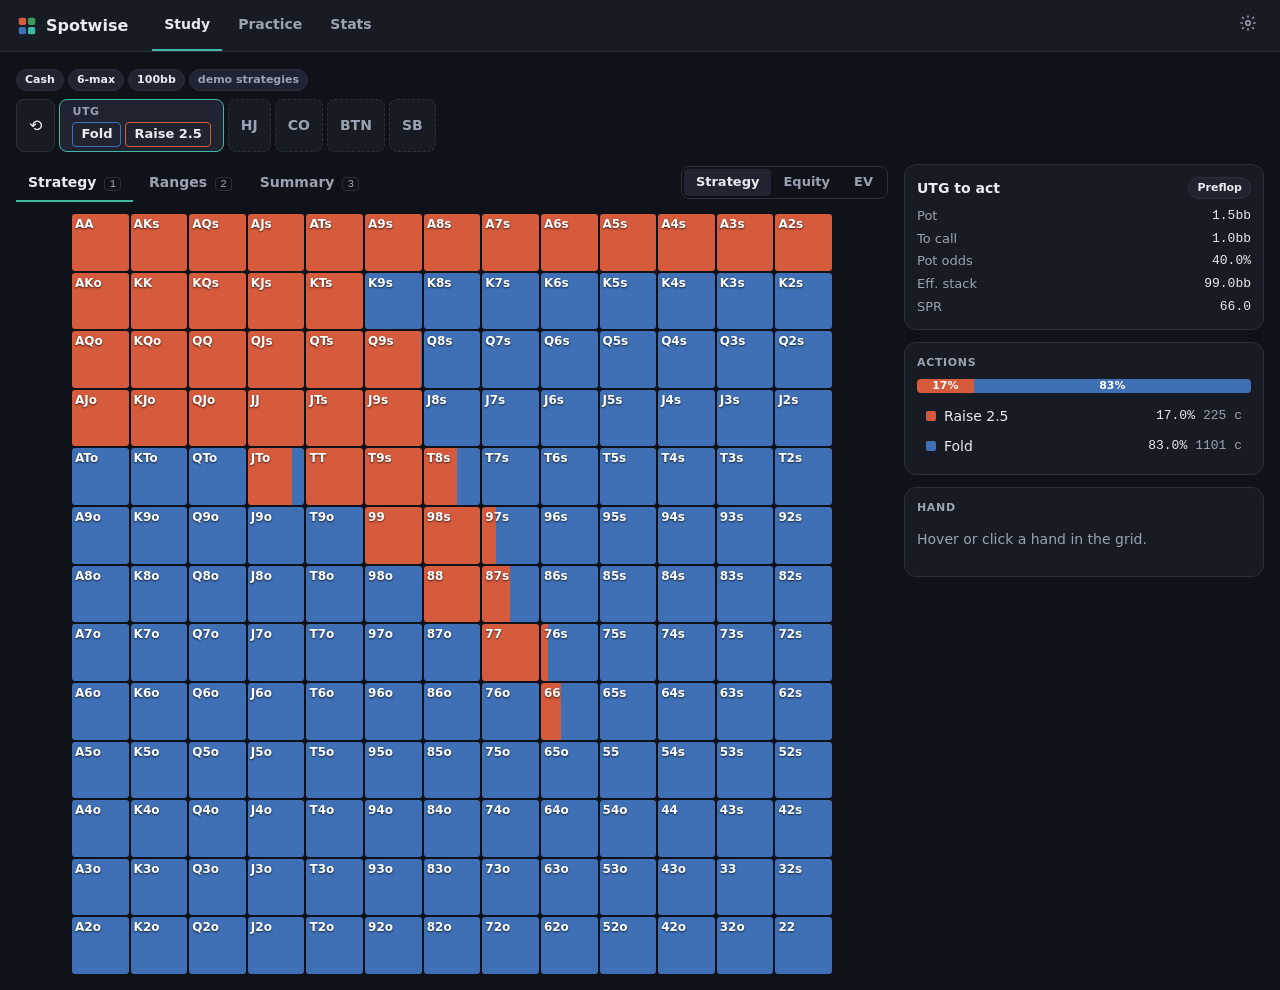
==== gto-clone/index.html @ 59bc58f8 "Add Spotwise, a poker study and trainer app, in gto-clone/ Static web app (no build): 13x13 strategy" ====
<!doctype html>
<html lang="en">
<head>
  <meta charset="utf-8">
  <meta name="viewport" content="width=device-width, initial-scale=1">
  <title>Spotwise</title>
  <meta name="description" content="Study preflop and postflop strategies on a 13x13 grid and drill spots in a trainer.">
  <link rel="icon" href="data:image/svg+xml,%3Csvg xmlns='http://www.w3.org/2000/svg' viewBox='0 0 24 24'%3E%3Crect x='3' y='3' width='8' height='8' rx='2' fill='%23d65a3c'/%3E%3Crect x='13' y='3' width='8' height='8' rx='2' fill='%233c9a5c'/%3E%3Crect x='3' y='13' width='8' height='8' rx='2' fill='%233f6fb5'/%3E%3Crect x='13' y='13' width='8' height='8' rx='2' fill='%233fb8a4'/%3E%3C/svg%3E">
  <link rel="stylesheet" href="css/tokens.css">
  <link rel="stylesheet" href="css/app.css">
</head>
<body>
  <div id="app"></div>
  <noscript>This app needs JavaScript.</noscript>
  <script type="module" src="js/main.js"></script>
</body>
</html>
---- gto-clone/css/tokens.css ----
/* Generated from replica/design/tokens.json. Change values there, keep names. */
:root {
  --bg: #0f1218;
  --surface: #171b23;
  --surface-2: #1f2430;
  --border: #2a303c;
  --border-input: #6b7486;
  --text: #e8ebf0;
  --text-muted: #9aa3b2;
  --accent: #3fb8a4;
  --on-accent: #0b0e13;
  --danger: #ef6b6b;
  --success: #4cc38a;
  --warning: #e8b44a;
  --act-fold: #3f6fb5;
  --act-call: #3c9a5c;
  --act-bet-s: #e0913f;
  --act-bet-m: #d65a3c;
  --act-bet-l: #b5343c;
  --act-allin: #7d2346;
  --on-act: #ffffff;
  --cell-empty: #06080b;
  --card-face: #f4f5f7;
  --suit-s: #15181d;
  --suit-h: #c22a2a;
  --suit-d: #2257b8;
  --suit-c: #1d7a3a;
  --felt: #1d3b33;
  --felt-edge: #142a25;
  --felt-rim: #2a2016;

  --font-sans: Inter, system-ui, -apple-system, "Segoe UI", Roboto, sans-serif;
  --font-mono: ui-monospace, SFMono-Regular, Menlo, Consolas, monospace;

  --fs-xs: 11px; --fs-sm: 13px; --fs-base: 14px; --fs-lg: 16px; --fs-xl: 22px; --fs-display: 32px;

  --s1: 4px; --s2: 8px; --s3: 12px; --s4: 16px; --s5: 24px; --s6: 32px; --s7: 48px;
  --r-sm: 4px; --r-md: 8px; --r-lg: 12px; --r-pill: 999px;
  --shadow-card: 0 1px 2px rgba(0,0,0,.4);
  --shadow-pop: 0 16px 40px rgba(0,0,0,.55);
  --t-fast: 100ms; --t-base: 180ms; --ease: cubic-bezier(.2,.8,.2,1);
  --header-h: 52px; --sidebar-w: 360px;
}
---- gto-clone/css/app.css ----
* { box-sizing: border-box; }
html, body { margin: 0; height: 100%; }
body { background: var(--bg); color: var(--text); font: var(--fs-base)/1.45 var(--font-sans); -webkit-font-smoothing: antialiased; }
h1 { font-size: var(--fs-xl); margin: 0 0 var(--s2); }
h2 { font-size: var(--fs-lg); margin: 0; }
a { color: var(--accent); }
kbd { font: var(--fs-xs) var(--font-mono); color: var(--text-muted); border: 1px solid var(--border); border-radius: var(--r-sm); padding: 0 var(--s1); margin-left: var(--s2); }
button { font: inherit; color: inherit; cursor: pointer; }
button:disabled { cursor: not-allowed; opacity: .45; }
:focus-visible { outline: 2px solid var(--accent); outline-offset: 2px; }
.muted { color: var(--text-muted); }
.small { font-size: var(--fs-sm); }
.mono { font-family: var(--font-mono); font-size: var(--fs-sm); }
.grow { flex: 1; }
.row { display: flex; align-items: center; }
.row.gap { gap: var(--s2); }
.row.wrap { flex-wrap: wrap; }
.row.between { justify-content: space-between; gap: var(--s2); }
.row.end { justify-content: flex-end; gap: var(--s2); }
.row.center { justify-content: center; }

/* ---- shell ---- */
#app { min-height: 100%; display: flex; flex-direction: column; }
.topnav { height: var(--header-h); display: flex; align-items: center; gap: var(--s5); padding: 0 var(--s4); background: var(--surface); border-bottom: 1px solid var(--border); position: sticky; top: 0; z-index: 10; }
.brand { display: flex; align-items: center; gap: var(--s2); color: var(--text); text-decoration: none; font-weight: 700; font-size: var(--fs-lg); }
.logo { display: inline-flex; }
.topnav nav { display: flex; gap: var(--s1); height: 100%; }
.navtab { display: flex; align-items: center; padding: 0 var(--s3); color: var(--text-muted); text-decoration: none; font-weight: 600; border-bottom: 2px solid transparent; }
.navtab:hover { color: var(--text); }
.navtab.active { color: var(--text); border-bottom-color: var(--accent); }
main { flex: 1; padding: var(--s4); max-width: 1600px; width: 100%; margin: 0 auto; outline: none; }

/* ---- primitives ---- */
.btn { display: inline-flex; align-items: center; justify-content: center; gap: var(--s1); height: 36px; padding: 0 var(--s4); border-radius: var(--r-md); border: 1px solid transparent; font-weight: 600; text-decoration: none; transition: background var(--t-fast) var(--ease); }
.btn.sm { height: 28px; padding: 0 var(--s3); font-size: var(--fs-sm); }
.btn.lg { height: 44px; padding: 0 var(--s5); font-size: var(--fs-lg); }
.btn.primary { background: var(--accent); color: var(--on-accent); }
.btn.primary:hover:not(:disabled) { filter: brightness(1.1); }
.btn.secondary { background: var(--surface-2); color: var(--text); border-color: var(--border); }
.btn.secondary:hover { border-color: var(--border-input); }
.btn.ghost { background: transparent; color: var(--text-muted); }
.btn.ghost:hover { color: var(--text); background: var(--surface-2); }
.icon-btn { width: 32px; height: 32px; display: inline-flex; align-items: center; justify-content: center; border-radius: var(--r-md); border: 0; background: transparent; color: var(--text-muted); }
.icon-btn:hover { background: var(--surface-2); color: var(--text); }
.pill { display: inline-flex; align-items: center; height: 22px; padding: 0 var(--s2); border-radius: var(--r-pill); background: var(--surface-2); border: 1px solid var(--border); font-size: var(--fs-xs); font-weight: 600; margin-left: var(--s1); }
.panel { background: var(--surface); border: 1px solid var(--border); border-radius: var(--r-lg); padding: var(--s3); }
.panel-title { font-size: var(--fs-xs); font-weight: 700; text-transform: uppercase; letter-spacing: .06em; color: var(--text-muted); margin-bottom: var(--s2); }
.swatch { display: inline-block; width: 10px; height: 10px; border-radius: 2px; flex: none; }
.tabs { display: flex; gap: var(--s1); }
.tab { background: none; border: 0; border-bottom: 2px solid transparent; padding: var(--s2) var(--s3); color: var(--text-muted); font-weight: 600; }
.tab:hover { color: var(--text); }
.tab.active { color: var(--text); border-bottom-color: var(--accent); }
.segmented { display: inline-flex; background: var(--bg); border: 1px solid var(--border); border-radius: var(--r-md); padding: 2px; flex-wrap: wrap; }
.segmented button { border: 0; background: none; color: var(--text-muted); padding: var(--s1) var(--s3); border-radius: var(--r-sm); font-weight: 600; font-size: var(--fs-sm); }
.segmented button.on { background: var(--surface-2); color: var(--text); box-shadow: var(--shadow-card); }
.check { display: inline-flex; align-items: center; gap: var(--s2); cursor: pointer; }
.check input { accent-color: var(--accent); width: 16px; height: 16px; }
.field { display: grid; grid-template-columns: 160px 1fr; align-items: center; gap: var(--s3); padding: var(--s2) 0; }
.field-label { color: var(--text-muted); font-weight: 600; font-size: var(--fs-sm); }
.stat { background: var(--surface); border: 1px solid var(--border); border-radius: var(--r-md); padding: var(--s2) var(--s3); min-width: 0; }
.stat-label { font-size: var(--fs-xs); color: var(--text-muted); text-transform: uppercase; letter-spacing: .05em; font-weight: 700; }
.stat-value { font-size: var(--fs-xl); font-weight: 700; }
.stat-sub { font-size: var(--fs-xs); color: var(--text-muted); }
.stats-row { display: grid; grid-template-columns: repeat(4, 1fr); gap: var(--s2); }
.stats-row.wide { grid-template-columns: repeat(5, 1fr); margin: var(--s3) 0; }
.toast { position: fixed; left: 50%; bottom: var(--s5); transform: translate(-50%, 20px); opacity: 0; background: var(--surface-2); border: 1px solid var(--border); padding: var(--s2) var(--s4); border-radius: var(--r-md); box-shadow: var(--shadow-pop); transition: all var(--t-base) var(--ease); pointer-events: none; z-index: 50; }
.toast.show { opacity: 1; transform: translate(-50%, 0); }
.overlay { position: fixed; inset: 0; background: rgba(0, 0, 0, .6); display: flex; align-items: center; justify-content: center; z-index: 40; padding: var(--s4); }
.modal { background: var(--surface); border: 1px solid var(--border); border-radius: var(--r-lg); box-shadow: var(--shadow-pop); max-width: 720px; width: 100%; max-height: 90vh; overflow: auto; }
.modal-head { display: flex; align-items: center; justify-content: space-between; padding: var(--s3) var(--s4); border-bottom: 1px solid var(--border); }
.modal-body { padding: var(--s4); }
.drawer-wrap { justify-content: flex-end; padding: 0; align-items: stretch; }
.drawer { background: var(--surface); width: min(380px, 100%); border-left: 1px solid var(--border); box-shadow: var(--shadow-pop); }
.settings { padding: var(--s4); display: flex; flex-direction: column; gap: var(--s3); }
.settings .field { grid-template-columns: 1fr; }
.spinner { width: 22px; height: 22px; border: 3px solid var(--border); border-top-color: var(--accent); border-radius: 50%; animation: spin .8s linear infinite; }
@keyframes spin { to { transform: rotate(360deg); } }
.empty-state { text-align: center; padding: var(--s7) var(--s4); }

/* ---- playing cards (four-colour deck) ---- */
.pcard { display: inline-flex; align-items: center; justify-content: center; gap: 1px; background: var(--card-face); border-radius: var(--r-sm); font-weight: 800; line-height: 1; box-shadow: var(--shadow-card); flex: none; }
.pcard i { font-style: normal; }
.pcard.xs { width: 18px; height: 22px; font-size: 10px; border-radius: 3px; }
.pcard.sm { width: 26px; height: 34px; font-size: 12px; }
.pcard.md { width: 40px; height: 54px; font-size: 17px; flex-direction: column; }
.pcard.lg { width: 52px; height: 72px; font-size: 22px; flex-direction: column; }
.pcard.suit-s { color: var(--suit-s); }
.pcard.suit-h { color: var(--suit-h); }
.pcard.suit-d { color: var(--suit-d); }
.pcard.suit-c { color: var(--suit-c); }
.pcard.back { background: repeating-linear-gradient(45deg, var(--surface-2) 0 4px, var(--border) 4px 8px); border: 1px solid var(--border-input); }
.cards, .board { display: inline-flex; gap: 3px; }

/* ---- frequency bar ---- */
.freqbar { display: flex; width: 100%; border-radius: var(--r-sm); overflow: hidden; background: var(--bg); }
.freqbar span { display: flex; align-items: center; justify-content: center; font-size: var(--fs-xs); font-weight: 700; color: var(--on-act); min-width: 0; overflow: hidden; }

/* ---- range grid ---- */
.rgrid { display: grid; grid-template-columns: repeat(13, 1fr); gap: 2px; width: 100%; max-width: 760px; aspect-ratio: 1; user-select: none; }
.rgrid.sm { max-width: 420px; }
.rgrid.xs { max-width: 300px; gap: 1px; }
.cell { position: relative; border: 0; padding: 0; background: var(--cell-empty); border-radius: 3px; overflow: hidden; display: block; min-width: 0; }
.cell .bars { position: absolute; left: 0; right: 0; bottom: 0; display: flex; }
.cell .seg { height: 100%; }
.cell .seg.ghost { background: rgba(255, 255, 255, .04); }
.cell .lbl { position: absolute; top: 2px; left: 3px; font-size: clamp(8px, 1.05vw, 12px); font-weight: 700; color: var(--on-act); text-shadow: 0 1px 2px rgba(0, 0, 0, .7); pointer-events: none; }
.cell .val { position: absolute; bottom: 2px; right: 3px; font: 600 clamp(7px, .85vw, 11px) var(--font-mono); color: var(--on-act); text-shadow: 0 1px 2px rgba(0, 0, 0, .8); pointer-events: none; }
.cell.empty .lbl { color: var(--text-muted); opacity: .55; text-shadow: none; }
.cell.dimmed { opacity: .18; }
.cell.hovered { outline: 2px solid var(--text); outline-offset: -2px; z-index: 1; }
.cell.selected { outline: 2px solid var(--accent); outline-offset: -2px; z-index: 2; }
.rgrid.xs .lbl { font-size: 7px; top: 1px; left: 2px; }
.rgrid.sm .lbl { font-size: clamp(7px, .8vw, 10px); }

/* ---- study ---- */
.spotbar { display: flex; flex-direction: column; gap: var(--s2); margin-bottom: var(--s3); }
.spot-format .pill:first-child { margin-left: 0; }
.line { display: flex; flex-wrap: wrap; gap: var(--s1); align-items: stretch; }
.chip { display: inline-flex; flex-direction: column; justify-content: center; gap: 2px; min-height: 44px; padding: var(--s1) var(--s3); background: var(--surface); border: 1px solid var(--border); border-radius: var(--r-md); text-align: left; }
button.chip:hover { border-color: var(--border-input); }
.chip.root { font-size: var(--fs-lg); align-items: center; }
.chip.board { flex-direction: row; align-items: center; gap: var(--s2); }
.chip.future { color: var(--text-muted); font-weight: 600; border-style: dashed; }
.chip.current { border-color: var(--accent); background: var(--surface-2); }
.chip-pos { font-size: var(--fs-xs); font-weight: 700; color: var(--text-muted); text-transform: uppercase; letter-spacing: .05em; }
.chip-act { font-weight: 700; font-size: var(--fs-sm); }
.chip-actions { display: flex; gap: var(--s1); flex-wrap: wrap; }
.act-btn { border: 1px solid var(--c); background: transparent; color: var(--text); border-radius: var(--r-sm); padding: 2px var(--s2); font-size: var(--fs-sm); font-weight: 600; }
.act-btn:hover { background: var(--c); color: var(--on-act); }
.study-main { display: grid; grid-template-columns: minmax(0, 1fr) var(--sidebar-w); gap: var(--s4); align-items: start; }
.study-main > .center-panel, .study-main > .loading { grid-column: 1 / -1; }
.center-panel { text-align: center; padding: var(--s6); display: flex; flex-direction: column; align-items: center; gap: var(--s3); }
.loading { display: flex; align-items: center; justify-content: center; gap: var(--s3); min-height: 320px; color: var(--text-muted); }
.toolbar { display: flex; align-items: center; justify-content: space-between; gap: var(--s2); flex-wrap: wrap; margin-bottom: var(--s3); }
.grid-wrap { display: flex; justify-content: center; }
.study-side { display: flex; flex-direction: column; gap: var(--s3); }
.kv { display: grid; grid-template-columns: auto 1fr; gap: var(--s1) var(--s3); margin: var(--s2) 0 0; font-size: var(--fs-sm); }
.kv dt { color: var(--text-muted); }
.kv dd { margin: 0; text-align: right; font-family: var(--font-mono); }
.infobox .board { margin-top: var(--s2); }
.actions, .cats, .freq-list, .legend, .sessions, .decision-log { list-style: none; margin: var(--s2) 0 0; padding: 0; }
.action-row, .cat-row { width: 100%; display: flex; align-items: center; gap: var(--s2); padding: var(--s1) var(--s2); background: none; border: 1px solid transparent; border-radius: var(--r-sm); text-align: left; }
.action-row:hover, .cat-row:hover { background: var(--surface-2); }
.action-row.on, .cat-row.on { border-color: var(--accent); background: var(--surface-2); }
.catbar { width: 80px; height: 6px; background: var(--bg); border-radius: 3px; overflow: hidden; }
.catbar span { display: block; height: 100%; background: var(--accent); }
.cat-row { font-size: var(--fs-sm); }
table.mini { width: 100%; font-size: var(--fs-sm); margin-top: var(--s2); border-collapse: collapse; }
table.mini td { padding: 2px 0; }
table.mini td:not(:first-child) { text-align: right; }
.combo-list { display: flex; flex-direction: column; gap: var(--s1); }
.combo-row { display: grid; grid-template-columns: auto 1fr 40px; gap: var(--s2); align-items: center; }
.combo-row > .small.muted { grid-column: 2 / -1; margin-top: -2px; font-size: var(--fs-xs); }
.ranges { display: grid; grid-template-columns: 1fr 1fr; gap: var(--s4); margin-top: var(--s3); }
.range-panel { display: flex; flex-direction: column; gap: var(--s2); align-items: flex-start; }
.range-head { display: flex; gap: var(--s3); align-items: baseline; }
.table-wrap { overflow: auto; max-height: 72vh; border: 1px solid var(--border); border-radius: var(--r-lg); }
table.data { width: 100%; border-collapse: collapse; font-size: var(--fs-sm); }
table.data th { position: sticky; top: 0; background: var(--surface-2); text-align: left; padding: var(--s2); color: var(--text-muted); font-weight: 600; }
table.data td { padding: var(--s1) var(--s2); border-top: 1px solid var(--border); }
table.data tbody tr:hover { background: var(--surface-2); cursor: pointer; }
table.data td .freqbar { min-width: 120px; }
.th-btn { background: none; border: 0; color: inherit; font-weight: 600; padding: 0; }
.picker-grid { display: flex; flex-direction: column; gap: var(--s1); margin: var(--s3) 0; }
.picker-row { display: grid; grid-template-columns: repeat(13, 1fr); gap: var(--s1); }
.pick { border: 2px solid transparent; background: none; padding: 2px; border-radius: var(--r-sm); display: flex; justify-content: center; }
.pick.on { border-color: var(--accent); }
.pick:disabled { opacity: .2; }

/* ---- practice ---- */
.setup { max-width: 920px; margin: 0 auto; display: flex; flex-direction: column; gap: var(--s4); }
.drills { display: grid; grid-template-columns: repeat(auto-fill, minmax(200px, 1fr)); gap: var(--s2); }
.drill { display: flex; flex-direction: column; align-items: flex-start; gap: var(--s1); text-align: left; padding: var(--s3); background: var(--surface); border: 1px solid var(--border); border-radius: var(--r-lg); }
.drill:hover { border-color: var(--border-input); }
.drill.on { border-color: var(--accent); background: var(--surface-2); }
.drill .pill { margin: var(--s1) 0 0; }
.practice { display: grid; grid-template-columns: minmax(0, 1fr) var(--sidebar-w); gap: var(--s4); align-items: start; }
.table-area { display: flex; flex-direction: column; gap: var(--s3); }
.table-top { display: flex; align-items: center; gap: var(--s2); }
.table-top .pill:first-child { margin-left: 0; }
.dice, .timer { font: 700 var(--fs-sm) var(--font-mono); padding: 2px var(--s2); border-radius: var(--r-sm); background: var(--surface-2); border: 1px solid var(--warning); color: var(--warning); }
.timer.low { border-color: var(--danger); color: var(--danger); }
.felt-wrap { padding: var(--s6) var(--s7); }
.felt { position: relative; aspect-ratio: 2.1; background: radial-gradient(ellipse at center, var(--felt) 0%, var(--felt-edge) 70%); border: 10px solid var(--felt-rim); border-radius: 999px; box-shadow: inset 0 0 40px rgba(0, 0, 0, .5); }
.felt-center { position: absolute; left: 50%; top: 46%; transform: translate(-50%, -50%); display: flex; flex-direction: column; align-items: center; gap: var(--s2); }
.pot { background: rgba(0, 0, 0, .35); padding: 2px var(--s3); border-radius: var(--r-pill); font-size: var(--fs-sm); }
.result { background: var(--surface); border: 1px solid var(--accent); padding: var(--s1) var(--s3); border-radius: var(--r-md); font-weight: 600; white-space: nowrap; }
.seat { position: absolute; transform: translate(-50%, -50%); display: flex; flex-direction: column; align-items: center; gap: 2px; transition: opacity var(--t-base); }
.seat.folded { opacity: .4; }
.seat-cards { display: flex; gap: 2px; min-height: 34px; }
.seat-plate { display: flex; gap: var(--s2); align-items: center; background: var(--surface); border: 1px solid var(--border); border-radius: var(--r-md); padding: 2px var(--s2); font-size: var(--fs-sm); white-space: nowrap; }
.seat.acting .seat-plate { border-color: var(--accent); box-shadow: 0 0 0 2px var(--accent); }
.seat.hero .seat-plate { background: var(--surface-2); }
.dealer { width: 18px; height: 18px; border-radius: 50%; background: var(--text); color: var(--bg); font-size: 10px; font-weight: 800; display: inline-flex; align-items: center; justify-content: center; }
.bet-chip { font: 700 var(--fs-xs) var(--font-mono); background: var(--warning); color: var(--on-accent); border-radius: var(--r-pill); padding: 1px var(--s2); }
.action-bar { display: flex; gap: var(--s2); justify-content: center; flex-wrap: wrap; min-height: 52px; align-items: center; }
.act { border: 0; background: var(--c); color: var(--on-act); font-weight: 700; padding: var(--s2) var(--s4); border-radius: var(--r-md); }
.act.big { min-width: 120px; height: 48px; font-size: var(--fs-lg); }
.act:hover { filter: brightness(1.15); }
.act kbd { color: var(--on-act); border-color: rgba(255, 255, 255, .4); }
.practice-side { display: flex; flex-direction: column; gap: var(--s3); }
.practice-side .stats-row { grid-template-columns: repeat(2, 1fr); }
.feedback { display: flex; flex-direction: column; gap: var(--s2); border-width: 2px; }
.feedback .grade { font-size: var(--fs-lg); }
.grade-best, .grade-correct { border-color: var(--success); }
.grade-best .grade, .grade-correct .grade { color: var(--success); }
.grade-inaccuracy { border-color: var(--warning); }
.grade-inaccuracy .grade { color: var(--warning); }
.grade-wrong, .grade-blunder { border-color: var(--danger); }
.grade-wrong .grade, .grade-blunder .grade { color: var(--danger); }
.freq-list li { display: flex; align-items: center; gap: var(--s2); font-size: var(--fs-sm); }
.freq-list li .mono { margin-left: auto; }
.grade-dot { width: 10px; height: 10px; border-radius: 50%; display: inline-block; flex: none; background: var(--border-input); }
.grade-dot.grade-best { background: var(--success); }
.grade-dot.grade-correct { background: var(--act-call); }
.grade-dot.grade-inaccuracy { background: var(--warning); }
.grade-dot.grade-wrong { background: var(--danger); }
.grade-dot.grade-blunder { background: var(--act-allin); box-shadow: 0 0 0 2px var(--danger); }
.decision-log li { display: flex; align-items: center; gap: var(--s2); padding: var(--s1) 0; border-top: 1px solid var(--border); font-size: var(--fs-sm); }
.learn summary { cursor: pointer; color: var(--accent); font-size: var(--fs-sm); margin-bottom: var(--s2); }

/* ---- stats ---- */
.stats-page { display: flex; flex-direction: column; gap: var(--s3); }
.two-col { display: grid; grid-template-columns: 1fr 1fr; gap: var(--s3); }
.legend li { display: flex; gap: var(--s2); align-items: center; font-size: var(--fs-sm); padding: 2px 0; }
.legend .mono { margin-left: auto; }
.session { border-top: 1px solid var(--border); }
.session-head { width: 100%; display: flex; gap: var(--s3); align-items: center; padding: var(--s2); background: none; border: 0; text-align: left; }
.session-head:hover { background: var(--surface-2); }
table.data.compact td { padding: 2px var(--s2); }
.design-page { display: flex; flex-direction: column; gap: var(--s3); }

/* ---- responsive ---- */
@media (max-width: 1100px) {
  .study-main, .practice { grid-template-columns: 1fr; }
  .ranges, .two-col { grid-template-columns: 1fr; }
}
@media (max-width: 640px) {
  main { padding: var(--s3) var(--s2); }
  .topnav { gap: var(--s2); padding: 0 var(--s2); }
  .brand span:last-child { display: none; }
  .stats-row, .stats-row.wide { grid-template-columns: repeat(2, 1fr); }
  .field { grid-template-columns: 1fr; gap: var(--s1); }
  .felt-wrap { padding: var(--s5) var(--s3); }
  .felt { aspect-ratio: 1.3; }
  .act.big { min-width: 90px; height: 44px; font-size: var(--fs-base); }
  .pcard.lg { width: 40px; height: 56px; font-size: 17px; }
  .cell .lbl { font-size: 8px; top: 1px; left: 1px; }
}
.why { margin: 0; padding: var(--s2); background: var(--bg); border-radius: var(--r-md); color: var(--text-muted); }
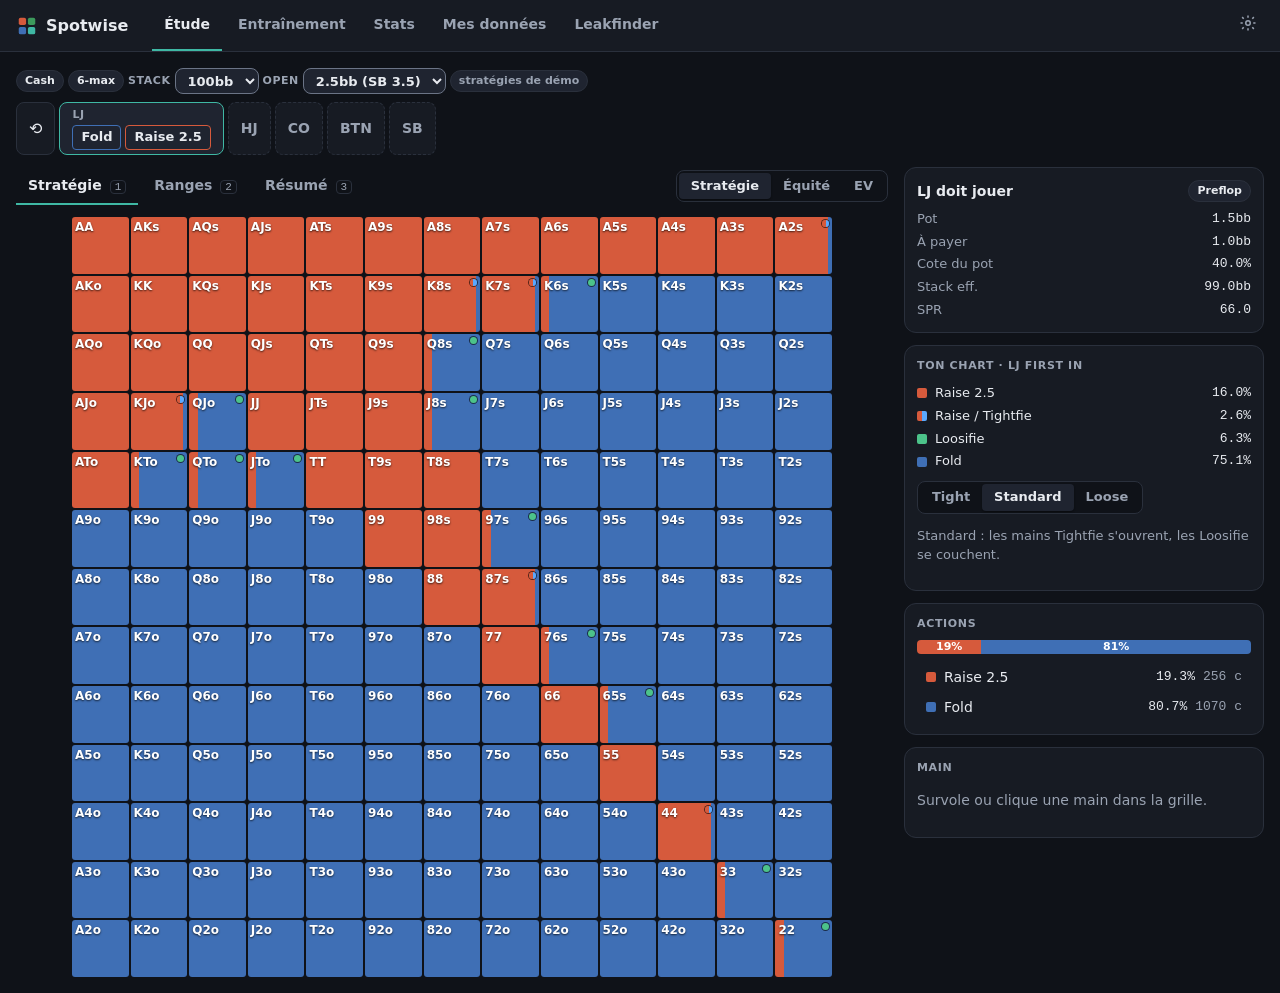
==== commit 528c62ce: "gto-clone: French UI, run meter and winnings graph, import sessions, HUD stats in Leakfinder Co-Auth" ====
--- a/gto-clone/index.html
+++ b/gto-clone/index.html
@@ -1,17 +1,17 @@
 <!doctype html>
-<html lang="en">
+<html lang="fr">
 <head>
   <meta charset="utf-8">
   <meta name="viewport" content="width=device-width, initial-scale=1">
   <title>Spotwise</title>
-  <meta name="description" content="Study preflop and postflop strategies on a 13x13 grid and drill spots in a trainer.">
+  <meta name="description" content="Étudie les stratégies préflop et postflop sur une grille 13x13 et entraîne-toi sur des spots.">
   <link rel="icon" href="data:image/svg+xml,%3Csvg xmlns='http://www.w3.org/2000/svg' viewBox='0 0 24 24'%3E%3Crect x='3' y='3' width='8' height='8' rx='2' fill='%23d65a3c'/%3E%3Crect x='13' y='3' width='8' height='8' rx='2' fill='%233c9a5c'/%3E%3Crect x='3' y='13' width='8' height='8' rx='2' fill='%233f6fb5'/%3E%3Crect x='13' y='13' width='8' height='8' rx='2' fill='%233fb8a4'/%3E%3C/svg%3E">
   <link rel="stylesheet" href="css/tokens.css">
   <link rel="stylesheet" href="css/app.css">
 </head>
 <body>
   <div id="app"></div>
-  <noscript>This app needs JavaScript.</noscript>
+  <noscript>Cette application a besoin de JavaScript.</noscript>
   <script type="module" src="js/main.js"></script>
 </body>
 </html>
--- a/gto-clone/css/tokens.css
+++ b/gto-clone/css/tokens.css
@@ -28,6 +28,17 @@
   --felt: #1d3b33;
   --felt-edge: #142a25;
   --felt-rim: #2a2016;
+  --tag-loose: #4cc38a;
+  --tag-tight: #5aa9ff;
+  --series-net: #4cc38a;
+  --series-ev: #e8b44a;
+  --series-sd: #5aa9ff;
+  --series-nsd: #ef6b6b;
+  --run-terrible: #9b1c1c;
+  --run-bad: #e2552b;
+  --run-neutral: #e8b44a;
+  --run-good: #2fae5b;
+  --run-sun: #1c7a3f;
 
   --font-sans: Inter, system-ui, -apple-system, "Segoe UI", Roboto, sans-serif;
   --font-mono: ui-monospace, SFMono-Regular, Menlo, Consolas, monospace;
--- a/gto-clone/css/app.css
+++ b/gto-clone/css/app.css
@@ -248,3 +248,147 @@
   .cell .lbl { font-size: 8px; top: 1px; left: 1px; }
 }
 .why { margin: 0; padding: var(--s2); background: var(--bg); border-radius: var(--r-md); color: var(--text-muted); }
+.cell .mark { position: absolute; top: 3px; right: 3px; width: 7px; height: 7px; border-radius: 50%; box-shadow: 0 0 0 1px rgba(0, 0, 0, .6); pointer-events: none; }
+.mark-L, .swatch.tag-L { background: var(--tag-loose); }
+.mark-T, .swatch.tag-T { background: var(--tag-tight); }
+.mark-X { background: linear-gradient(90deg, var(--act-bet-m) 50%, var(--tag-tight) 50%); }
+.mark-H { background: linear-gradient(90deg, var(--act-bet-m) 50%, var(--act-call) 50%); }
+.chart-panel .segmented { margin-top: var(--s2); }
+.chart-rows { list-style: none; margin: var(--s2) 0 0; padding: 0; font-size: var(--fs-sm); }
+.chart-rows li { display: flex; align-items: center; gap: var(--s2); padding: 2px 0; }
+.chart-rows .mono { margin-left: auto; }
+.tag-note { color: var(--text); }
+.spot-format { display: flex; flex-wrap: wrap; align-items: center; gap: var(--s1); }
+.spot-format .pill { margin-left: 0; }
+.pick-field { display: inline-flex; align-items: center; gap: var(--s1); font-size: var(--fs-xs); font-weight: 700; color: var(--text-muted); text-transform: uppercase; letter-spacing: .05em; }
+.pick-field select { height: 26px; background: var(--surface-2); color: var(--text); border: 1px solid var(--border-input); border-radius: var(--r-md); padding: 0 var(--s2); font: 600 var(--fs-sm) var(--font-sans); text-transform: none; letter-spacing: 0; }
+
+/* ---- my data / leakfinder ---- */
+.data-page, .leaks-page { display: flex; flex-direction: column; gap: var(--s3); }
+.dropzone { display: flex; flex-direction: column; align-items: center; gap: var(--s1); padding: var(--s6) var(--s4); border: 2px dashed var(--border-input); border-radius: var(--r-lg); background: var(--surface); cursor: pointer; text-align: center; }
+.dropzone:hover, .dropzone.over { border-color: var(--accent); background: var(--surface-2); }
+.panel.warn { border-color: var(--warning); }
+.panel.warn ul { margin: var(--s1) 0 0; padding-left: var(--s4); }
+.help summary { cursor: pointer; color: var(--accent); font-size: var(--fs-sm); }
+.help ul { margin: var(--s2) 0 0; padding-left: var(--s4); color: var(--text-muted); }
+.field.names { grid-template-columns: 160px minmax(0, 360px); }
+input.text { height: 32px; background: var(--surface-2); color: var(--text); border: 1px solid var(--border-input); border-radius: var(--r-md); padding: 0 var(--s2); font: inherit; }
+select.inline { background: var(--surface-2); color: var(--text); border: 1px solid var(--border); border-radius: var(--r-sm); font: inherit; font-size: var(--fs-sm); padding: 2px var(--s1); }
+.pos { color: var(--success); }
+.neg { color: var(--danger); }
+.file-tag { display: inline-block; width: 18px; text-align: center; margin-right: 2px; border-radius: var(--r-sm); border: 1px solid var(--border); color: var(--text-muted); font-weight: 700; }
+.file-tag.on { border-color: var(--success); color: var(--success); }
+.mix { display: flex; min-width: 140px; height: 16px; border-radius: var(--r-sm); overflow: hidden; background: var(--bg); }
+.mix span { display: flex; align-items: center; justify-content: center; font-size: var(--fs-xs); font-weight: 700; color: var(--on-act); overflow: hidden; }
+table.leaks tr.spot-row { cursor: pointer; }
+table.leaks tr.v-weak td { background: color-mix(in srgb, var(--danger) 16%, transparent); }
+table.leaks tr.v-weak td:first-child { box-shadow: inset 3px 0 0 var(--danger); }
+table.leaks tr.v-strong td { background: color-mix(in srgb, var(--success) 14%, transparent); }
+table.leaks tr.v-strong td:first-child { box-shadow: inset 3px 0 0 var(--success); }
+table.leaks tr.v-thin td { color: var(--text-muted); }
+table.leaks tr.detail > td { background: var(--bg); padding: var(--s2); }
+.filters { margin-bottom: var(--s1); }
+@media (max-width: 640px) { .field.names { grid-template-columns: 1fr; } }
+.topnav nav { min-width: 0; overflow-x: auto; scrollbar-width: none; }
+.topnav nav::-webkit-scrollbar { display: none; }
+.navtab { white-space: nowrap; }
+.topnav .brand, .topnav .icon-btn { flex: none; }
+
+/* ---- leakfinder: plain-language coaching + live action ---- */
+.warn { color: var(--warning); }
+.coach-grid { display: grid; grid-template-columns: repeat(auto-fit, minmax(280px, 1fr)); gap: var(--s3); }
+.coach { display: flex; flex-direction: column; gap: var(--s2); }
+.coach-weak { box-shadow: inset 3px 0 0 var(--danger); }
+.coach-strong { box-shadow: inset 3px 0 0 var(--success); }
+.coach-item { display: flex; flex-direction: column; gap: 2px; padding-bottom: var(--s2); border-bottom: 1px solid var(--border); }
+.coach-item:last-child { border-bottom: 0; padding-bottom: 0; }
+.tip { margin: 0; color: var(--text); }
+.tip::before { content: '→ '; color: var(--text-muted); }
+.meter-cell { display: flex; flex-direction: column; gap: 4px; min-width: 220px; }
+.meter { position: relative; height: 8px; border-radius: var(--r-sm); background: var(--bg); overflow: visible; }
+.meter-you { position: absolute; left: 0; top: 0; bottom: 0; border-radius: var(--r-sm); background: var(--warning); }
+.meter-you.ok { background: var(--success); }
+.meter-you.low, .meter-you.high { background: var(--danger); }
+.meter-target { position: absolute; top: -3px; bottom: -3px; width: 2px; margin-left: -1px; background: var(--text); }
+.verdict { font-weight: 700; font-size: var(--fs-sm); }
+.verdict-weak { color: var(--danger); }
+.verdict-strong { color: var(--success); }
+.verdict-ok, .verdict-thin { color: var(--text-muted); }
+.spot-detail { display: flex; flex-direction: column; gap: var(--s2); }
+.la-list { display: flex; flex-direction: column; gap: var(--s3); }
+.la-card { display: flex; flex-direction: column; gap: var(--s2); }
+.la-card.la-learned { box-shadow: inset 3px 0 0 var(--success); }
+.la-card.la-notyet { box-shadow: inset 3px 0 0 var(--danger); }
+.la-card.la-progress { box-shadow: inset 3px 0 0 var(--warning); }
+.la-title { margin: 0; font-size: var(--fs-lg); }
+.la-cols { display: grid; grid-template-columns: repeat(auto-fit, minmax(260px, 1fr)); gap: var(--s3); }
+.la-block { display: flex; flex-direction: column; gap: var(--s1); }
+.la-block p { margin: 0; }
+.la-sessions { margin: 0; padding-left: 1.1em; }
+.status-pill { font-weight: 700; font-size: var(--fs-sm); padding: 2px 10px; border-radius: 999px; border: 1px solid currentColor; }
+.status-pill.muted { color: var(--text-muted); }
+.spot-detail .mix { min-width: 280px; height: 20px; }
+
+/* ---- winnings chart + run meter ---- */
+.wchart-wrap { margin: 0; display: flex; flex-direction: column; gap: var(--s2); }
+.wchart-box { position: relative; }
+.wchart { width: 100%; height: auto; display: block; }
+.wchart .grid { stroke: var(--border); stroke-width: 1; stroke-dasharray: 3 4; }
+.wchart .zero { stroke: var(--text-muted); stroke-width: 1.5; stroke-dasharray: 6 4; }
+.wchart .tick { fill: var(--text-muted); font-size: 11px; font-family: var(--font-mono); }
+.wchart .end-label { fill: var(--text); font-size: 11px; font-family: var(--font-mono); }
+.wchart .cross { stroke: var(--text-muted); stroke-width: 1; }
+.chart-tip { position: absolute; top: 8px; width: 190px; background: var(--surface-2); border: 1px solid var(--border); border-radius: var(--r-md); padding: var(--s2); font-size: var(--fs-xs); box-shadow: var(--shadow-pop); pointer-events: none; display: flex; flex-direction: column; gap: 2px; }
+.chart-tip[hidden] { display: none; }
+.legend { display: flex; flex-wrap: wrap; gap: var(--s3); font-size: var(--fs-sm); color: var(--text-muted); }
+.legend-item { display: inline-flex; align-items: center; }
+.legend-line { display: inline-block; vertical-align: middle; margin-right: 6px; width: 18px; height: 0; border-top: 2px solid var(--c); }
+.legend-line.dashed { border-top-style: dashed; }
+.wr-head { display: grid; grid-template-columns: repeat(auto-fit, minmax(150px, 1fr)); gap: var(--s3); }
+.wr-stat { display: flex; flex-direction: column; gap: 2px; }
+.wr-stat .big { font-size: var(--fs-xl); font-weight: 700; font-family: var(--font-mono); display: flex; align-items: center; gap: var(--s2); }
+.delta { font-size: var(--fs-xs); font-weight: 700; padding: 1px 6px; border-radius: var(--r-sm); background: var(--surface-2); color: var(--text-muted); }
+.delta.up { color: var(--success); }
+.delta.down { color: var(--danger); }
+.wr-label { font-size: var(--fs-sm); color: var(--text-muted); display: flex; align-items: center; gap: 6px; }
+.dot { width: 9px; height: 9px; border-radius: 50%; background: var(--c); display: inline-block; }
+.runmeter { display: flex; flex-direction: column; gap: var(--s3); }
+.run-figures { display: grid; grid-template-columns: repeat(3, 1fr); text-align: center; }
+.run-figures > div + div { border-left: 1px solid var(--border); }
+.run-figures .big { font-size: var(--fs-xl); font-weight: 700; font-family: var(--font-mono); }
+.run-bar { position: relative; display: flex; height: 14px; }
+.run-bar > span { height: 100%; }
+.run-bar > span:first-child { border-radius: var(--r-pill) 0 0 var(--r-pill); }
+.run-bar > span:nth-child(5) { border-radius: 0 var(--r-pill) var(--r-pill) 0; }
+.run-marker { position: absolute; top: -5px; width: 8px; height: 24px; margin-left: -4px; background: var(--text); border-radius: var(--r-pill); border: 2px solid var(--bg); }
+.run-labels { position: relative; height: 18px; font-size: var(--fs-xs); color: var(--text-muted); }
+.run-labels span { position: absolute; transform: translateX(-50%); white-space: nowrap; }
+.run-verdict { text-align: center; font-weight: 700; }
+.badge { font-size: var(--fs-xs); font-weight: 700; padding: 3px 10px; border-radius: var(--r-md); }
+.badge.neg { background: color-mix(in srgb, var(--danger) 18%, transparent); }
+.badge.warn { background: color-mix(in srgb, var(--warning) 18%, transparent); }
+.badge.pos { background: color-mix(in srgb, var(--success) 18%, transparent); }
+.import-session { padding: 0; }
+.import-session > summary { list-style: none; cursor: pointer; padding: var(--s3); display: flex; flex-wrap: wrap; align-items: center; gap: var(--s3); }
+.import-session > summary::-webkit-details-marker { display: none; }
+.import-session > summary::before { content: '▸'; color: var(--text-muted); }
+.import-session[open] > summary::before { content: '▾'; }
+.import-session .session-body { padding: 0 var(--s3) var(--s3); }
+.recap { display: flex; flex-wrap: wrap; gap: var(--s4); margin-left: auto; font-size: var(--fs-sm); color: var(--text-muted); }
+.recap b { font-family: var(--font-mono); color: var(--text); }
+
+/* ---- HUD stats (Leakfinder) ---- */
+.hud { display: flex; flex-direction: column; gap: var(--s3); }
+.hud-tabs { display: flex; flex-wrap: wrap; gap: 2px; background: var(--surface-2); padding: 3px; border-radius: var(--r-md); align-self: flex-start; }
+.hud-tabs button { background: none; border: 0; color: var(--text-muted); font-weight: 700; font-size: var(--fs-sm); padding: 6px 12px; border-radius: var(--r-sm); cursor: pointer; }
+.hud-tabs button[aria-selected="true"] { background: color-mix(in srgb, var(--success) 30%, var(--surface)); color: var(--text); }
+.hud-grid { display: grid; grid-template-columns: repeat(auto-fill, minmax(120px, 1fr)); gap: var(--s2); }
+.hud-stat { background: var(--surface); border: 1px solid var(--border); border-radius: var(--r-md); padding: var(--s2); text-align: center; display: flex; flex-direction: column; gap: 2px; }
+.hud-stat .name { font-size: var(--fs-xs); font-weight: 700; color: var(--series-sd); letter-spacing: .04em; }
+.hud-stat .val { font-size: var(--fs-xl); font-weight: 700; font-family: var(--font-mono); }
+.hud-stat .val.good { color: var(--success); }
+.hud-stat .val.near { color: var(--warning); }
+.hud-stat .val.off { color: var(--danger); }
+.hud-stat .val.none { color: var(--text-muted); }
+.hud-stat .sub { font-size: var(--fs-xs); color: var(--text-muted); }
+.hud-stat .why { font-size: var(--fs-xs); color: var(--text-muted); text-align: left; margin-top: 4px; }
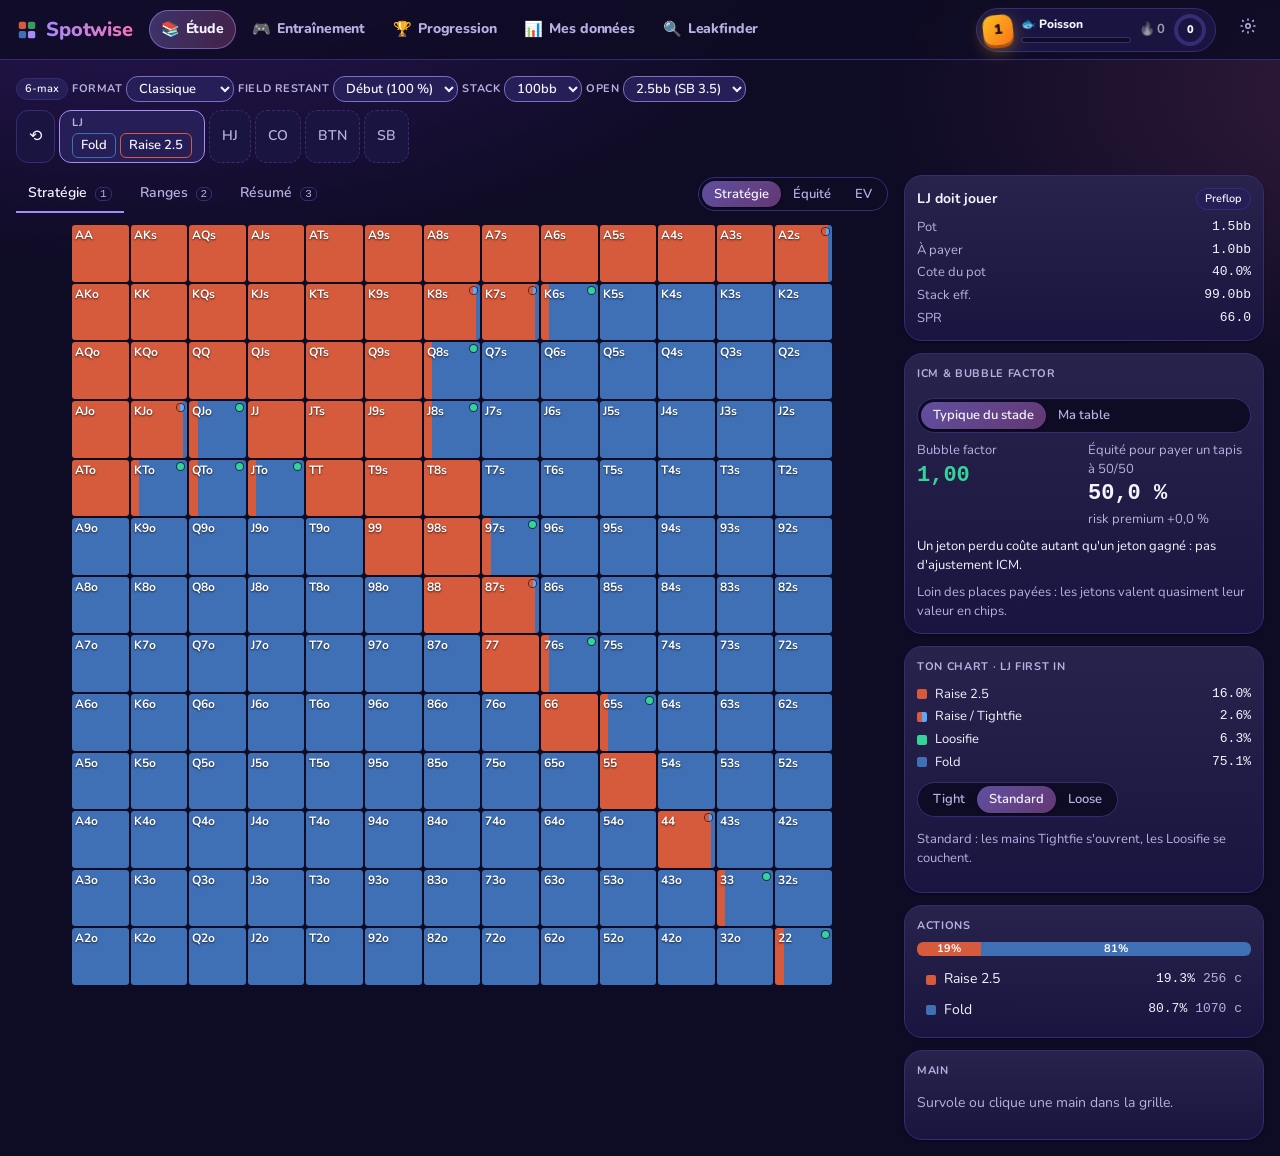
==== commit 8ac0a296: "gto-clone: postflop and multiway drills, Vanilla/KO in practice, hand replays, gamified design with " ====
--- a/gto-clone/index.html
+++ b/gto-clone/index.html
@@ -5,7 +5,10 @@
   <meta name="viewport" content="width=device-width, initial-scale=1">
   <title>Spotwise</title>
   <meta name="description" content="Étudie les stratégies préflop et postflop sur une grille 13x13 et entraîne-toi sur des spots.">
-  <link rel="icon" href="data:image/svg+xml,%3Csvg xmlns='http://www.w3.org/2000/svg' viewBox='0 0 24 24'%3E%3Crect x='3' y='3' width='8' height='8' rx='2' fill='%23d65a3c'/%3E%3Crect x='13' y='3' width='8' height='8' rx='2' fill='%233c9a5c'/%3E%3Crect x='3' y='13' width='8' height='8' rx='2' fill='%233f6fb5'/%3E%3Crect x='13' y='13' width='8' height='8' rx='2' fill='%233fb8a4'/%3E%3C/svg%3E">
+  <link rel="icon" href="data:image/svg+xml,%3Csvg xmlns='http://www.w3.org/2000/svg' viewBox='0 0 24 24'%3E%3Crect x='3' y='3' width='8' height='8' rx='2' fill='%23a78bfa'/%3E%3Crect x='13' y='3' width='8' height='8' rx='2' fill='%23f472b6'/%3E%3Crect x='3' y='13' width='8' height='8' rx='2' fill='%23fbbf24'/%3E%3Crect x='13' y='13' width='8' height='8' rx='2' fill='%2334d399'/%3E%3C/svg%3E">
+  <link rel="preconnect" href="https://fonts.googleapis.com">
+  <link rel="preconnect" href="https://fonts.gstatic.com" crossorigin>
+  <link rel="stylesheet" href="https://fonts.googleapis.com/css2?family=Nunito:wght@500;600;700;800;900&display=swap">
   <link rel="stylesheet" href="css/tokens.css">
   <link rel="stylesheet" href="css/app.css">
 </head>
--- a/gto-clone/css/tokens.css
+++ b/gto-clone/css/tokens.css
@@ -1,17 +1,17 @@
 /* Generated from replica/design/tokens.json. Change values there, keep names. */
 :root {
-  --bg: #0f1218;
-  --surface: #171b23;
-  --surface-2: #1f2430;
-  --border: #2a303c;
-  --border-input: #6b7486;
-  --text: #e8ebf0;
-  --text-muted: #9aa3b2;
-  --accent: #3fb8a4;
-  --on-accent: #0b0e13;
-  --danger: #ef6b6b;
-  --success: #4cc38a;
-  --warning: #e8b44a;
+  --bg: #0e0b24;
+  --surface: #1a1540;
+  --surface-2: #251e57;
+  --border: #362c75;
+  --border-input: #7a6fc2;
+  --text: #f5f3ff;
+  --text-muted: #b8b0e3;
+  --accent: #a78bfa;
+  --on-accent: #14092e;
+  --danger: #fb7185;
+  --success: #34d399;
+  --warning: #fbbf24;
   --act-fold: #3f6fb5;
   --act-call: #3c9a5c;
   --act-bet-s: #e0913f;
@@ -19,34 +19,37 @@
   --act-bet-l: #b5343c;
   --act-allin: #7d2346;
   --on-act: #ffffff;
+  --accent-2: #f472b6;
+  --gold: #fbbf24;
+  --glow: 0 0 0 1px rgba(167, 139, 250, .35), 0 8px 30px rgba(124, 58, 237, .25);
   --cell-empty: #06080b;
   --card-face: #f4f5f7;
   --suit-s: #15181d;
   --suit-h: #c22a2a;
   --suit-d: #2257b8;
   --suit-c: #1d7a3a;
-  --felt: #1d3b33;
-  --felt-edge: #142a25;
-  --felt-rim: #2a2016;
-  --tag-loose: #4cc38a;
+  --felt: #1d5a4b;
+  --felt-edge: #113a30;
+  --felt-rim: #3b2a7a;
+  --tag-loose: #34d399;
   --tag-tight: #5aa9ff;
-  --series-net: #4cc38a;
-  --series-ev: #e8b44a;
+  --series-net: #34d399;
+  --series-ev: #fbbf24;
   --series-sd: #5aa9ff;
-  --series-nsd: #ef6b6b;
+  --series-nsd: #fb7185;
   --run-terrible: #9b1c1c;
   --run-bad: #e2552b;
-  --run-neutral: #e8b44a;
+  --run-neutral: #fbbf24;
   --run-good: #2fae5b;
   --run-sun: #1c7a3f;
 
-  --font-sans: Inter, system-ui, -apple-system, "Segoe UI", Roboto, sans-serif;
+  --font-sans: Nunito, system-ui, -apple-system, "Segoe UI", Roboto, sans-serif;
   --font-mono: ui-monospace, SFMono-Regular, Menlo, Consolas, monospace;
 
   --fs-xs: 11px; --fs-sm: 13px; --fs-base: 14px; --fs-lg: 16px; --fs-xl: 22px; --fs-display: 32px;
 
   --s1: 4px; --s2: 8px; --s3: 12px; --s4: 16px; --s5: 24px; --s6: 32px; --s7: 48px;
-  --r-sm: 4px; --r-md: 8px; --r-lg: 12px; --r-pill: 999px;
+  --r-sm: 6px; --r-md: 12px; --r-lg: 18px; --r-pill: 999px;
   --shadow-card: 0 1px 2px rgba(0,0,0,.4);
   --shadow-pop: 0 16px 40px rgba(0,0,0,.55);
   --t-fast: 100ms; --t-base: 180ms; --ease: cubic-bezier(.2,.8,.2,1);
--- a/gto-clone/css/app.css
+++ b/gto-clone/css/app.css
@@ -333,16 +333,24 @@
 .wchart-wrap { margin: 0; display: flex; flex-direction: column; gap: var(--s2); }
 .wchart-box { position: relative; }
 .wchart { width: 100%; height: auto; display: block; }
-.wchart .grid { stroke: var(--border); stroke-width: 1; stroke-dasharray: 3 4; }
-.wchart .zero { stroke: var(--text-muted); stroke-width: 1.5; stroke-dasharray: 6 4; }
+.wchart-box { background: var(--bg); border: 1px solid var(--border); border-radius: var(--r-lg); padding: var(--s2) var(--s1) 0; }
+.wchart .grid { stroke: var(--border); stroke-width: 1; opacity: .6; }
+.wchart .zero { stroke: var(--text-muted); stroke-width: 1; stroke-dasharray: 4 4; opacity: .8; }
 .wchart .tick { fill: var(--text-muted); font-size: 11px; font-family: var(--font-mono); }
-.wchart .end-label { fill: var(--text); font-size: 11px; font-family: var(--font-mono); }
-.wchart .cross { stroke: var(--text-muted); stroke-width: 1; }
-.chart-tip { position: absolute; top: 8px; width: 190px; background: var(--surface-2); border: 1px solid var(--border); border-radius: var(--r-md); padding: var(--s2); font-size: var(--fs-xs); box-shadow: var(--shadow-pop); pointer-events: none; display: flex; flex-direction: column; gap: 2px; }
+.wchart .axis-name { fill: var(--text-muted); font-size: 10px; letter-spacing: .06em; text-transform: uppercase; }
+.wchart .end-label { fill: var(--text); font-size: 11px; font-weight: 700; font-family: var(--font-mono); }
+.wchart .cross { stroke: var(--text-muted); stroke-width: 1; stroke-dasharray: 2 3; }
+.chart-tip { position: absolute; top: 12px; width: 200px; background: color-mix(in srgb, var(--surface-2) 94%, transparent); backdrop-filter: blur(4px); border: 1px solid var(--border); border-radius: var(--r-md); padding: var(--s2) var(--s3); font-size: var(--fs-xs); box-shadow: var(--shadow-pop); pointer-events: none; display: flex; flex-direction: column; gap: 4px; }
 .chart-tip[hidden] { display: none; }
-.legend { display: flex; flex-wrap: wrap; gap: var(--s3); font-size: var(--fs-sm); color: var(--text-muted); }
-.legend-item { display: inline-flex; align-items: center; }
-.legend-line { display: inline-block; vertical-align: middle; margin-right: 6px; width: 18px; height: 0; border-top: 2px solid var(--c); }
+.chart-tip .tip-head { font-weight: 700; color: var(--text-muted); text-transform: uppercase; letter-spacing: .05em; font-size: 10px; }
+.chart-tip .tip-row { display: flex; justify-content: space-between; gap: var(--s2); }
+.legend { display: flex; flex-wrap: wrap; gap: var(--s2); font-size: var(--fs-sm); color: var(--text-muted); }
+.legend-item { display: inline-flex; align-items: center; gap: 2px; background: var(--surface-2); border: 1px solid var(--border); color: var(--text); border-radius: var(--r-pill); padding: 4px 12px; font: inherit; font-size: var(--fs-sm); cursor: pointer; transition: opacity var(--t-fast); }
+.legend-item:hover { border-color: var(--border-input); }
+.legend-item.off { opacity: .45; }
+.legend-item.off .legend-line { border-top-color: var(--text-muted); }
+.legend-val { margin-left: 8px; color: var(--text-muted); font-size: var(--fs-xs); }
+.legend-line { display: inline-block; vertical-align: middle; margin-right: 6px; width: 18px; height: 0; border-top: 2.5px solid var(--c); border-radius: 2px; }
 .legend-line.dashed { border-top-style: dashed; }
 .wr-head { display: grid; grid-template-columns: repeat(auto-fit, minmax(150px, 1fr)); gap: var(--s3); }
 .wr-stat { display: flex; flex-direction: column; gap: 2px; }
@@ -356,11 +364,11 @@
 .run-figures { display: grid; grid-template-columns: repeat(3, 1fr); text-align: center; }
 .run-figures > div + div { border-left: 1px solid var(--border); }
 .run-figures .big { font-size: var(--fs-xl); font-weight: 700; font-family: var(--font-mono); }
-.run-bar { position: relative; display: flex; height: 14px; }
-.run-bar > span { height: 100%; }
-.run-bar > span:first-child { border-radius: var(--r-pill) 0 0 var(--r-pill); }
-.run-bar > span:nth-child(5) { border-radius: 0 var(--r-pill) var(--r-pill) 0; }
-.run-marker { position: absolute; top: -5px; width: 8px; height: 24px; margin-left: -4px; background: var(--text); border-radius: var(--r-pill); border: 2px solid var(--bg); }
+.run-bar { position: relative; display: flex; height: 12px; margin: 10px 0 2px; border-radius: var(--r-pill);
+  background: linear-gradient(90deg, var(--run-terrible) 0%, var(--run-bad) 20%, var(--run-neutral) 42%, var(--run-neutral) 58%, var(--run-good) 80%, var(--run-sun) 100%); }
+.run-bar > span:not(.run-marker) { height: 100%; border-right: 2px solid color-mix(in srgb, var(--bg) 70%, transparent); }
+.run-bar > span:nth-child(5) { border-right: 0; }
+.run-marker { position: absolute; top: 50%; width: 22px; height: 22px; margin-left: -11px; transform: translateY(-50%); background: var(--text); border-radius: 50%; border: 4px solid var(--bg); box-shadow: 0 0 0 2px var(--text), var(--shadow-pop); transition: left var(--t-base) var(--ease); }
 .run-labels { position: relative; height: 18px; font-size: var(--fs-xs); color: var(--text-muted); }
 .run-labels span { position: absolute; transform: translateX(-50%); white-space: nowrap; }
 .run-verdict { text-align: center; font-weight: 700; }
@@ -392,3 +400,149 @@
 .hud-stat .val.none { color: var(--text-muted); }
 .hud-stat .sub { font-size: var(--fs-xs); color: var(--text-muted); }
 .hud-stat .why { font-size: var(--fs-xs); color: var(--text-muted); text-align: left; margin-top: 4px; }
+
+/* ---- ICM panel (Study) ---- */
+.icm-panel { display: flex; flex-direction: column; gap: var(--s2); }
+.icm-panel p { margin: 0; }
+.icm-bf { display: grid; grid-template-columns: 1fr 1fr; gap: var(--s2); }
+.icm-big { font-size: var(--fs-xl); font-weight: 700; font-family: var(--font-mono); }
+.icm-input { display: flex; flex-direction: column; gap: 2px; }
+.icm-input input { width: 100%; }
+.icm-table tr.me td { color: var(--accent); font-weight: 700; }
+
+/* =====================================================================
+   Gamified theme: arcade night. Glowing panels, chunky 3D buttons, the
+   player chip, XP, streaks, badges and celebrations.
+   ===================================================================== */
+body { background:
+  radial-gradient(1200px 600px at 10% -10%, rgba(124, 58, 237, .28), transparent 60%),
+  radial-gradient(900px 500px at 110% 10%, rgba(244, 114, 182, .16), transparent 60%),
+  var(--bg); background-attachment: fixed; }
+h1, h2, .brand, .stat-value, .btn, .navtab { font-weight: 800; letter-spacing: -.01em; }
+h1 { font-size: 26px; }
+.panel, .stat, .drill { box-shadow: var(--shadow-card); }
+.panel { background: linear-gradient(180deg, color-mix(in srgb, var(--surface) 94%, white), var(--surface)); }
+
+/* top bar */
+.topnav { background: color-mix(in srgb, var(--bg) 82%, transparent); backdrop-filter: blur(10px); gap: var(--s4); height: 60px; }
+.brand span { background: linear-gradient(90deg, var(--accent), var(--accent-2)); -webkit-background-clip: text; background-clip: text; color: transparent; font-size: 20px; }
+.navtab { gap: 6px; margin: 10px 0; padding: 0 var(--s3); border-radius: var(--r-pill); border-bottom: 0; transition: background var(--t-fast); }
+.navtab:hover { background: var(--surface-2); }
+.navtab.active { background: linear-gradient(90deg, color-mix(in srgb, var(--accent) 30%, transparent), color-mix(in srgb, var(--accent-2) 22%, transparent)); color: var(--text); box-shadow: inset 0 0 0 1px color-mix(in srgb, var(--accent) 50%, transparent); }
+.nav-icon { font-size: 15px; }
+
+/* buttons: chunky, with a pressed state */
+.btn.primary { background: linear-gradient(135deg, var(--accent), var(--accent-2)); color: var(--on-accent); box-shadow: 0 4px 0 #6d28d9, 0 10px 24px rgba(124, 58, 237, .35); transform: translateY(-2px); transition: transform var(--t-fast), box-shadow var(--t-fast), filter var(--t-fast); }
+.btn.primary kbd { color: var(--on-accent); border-color: color-mix(in srgb, var(--on-accent) 40%, transparent); }
+.btn.primary:active:not(:disabled) { transform: translateY(1px); box-shadow: 0 1px 0 #6d28d9, 0 4px 10px rgba(124, 58, 237, .3); }
+.btn.secondary { box-shadow: 0 3px 0 var(--border); transform: translateY(-1px); }
+.btn.secondary:active { transform: translateY(1px); box-shadow: 0 1px 0 var(--border); }
+.act { box-shadow: 0 4px 0 color-mix(in srgb, var(--c) 55%, black), 0 8px 18px rgba(0, 0, 0, .3); transform: translateY(-2px); transition: transform var(--t-fast), box-shadow var(--t-fast); }
+.act:active { transform: translateY(1px); box-shadow: 0 1px 0 color-mix(in srgb, var(--c) 55%, black); }
+.segmented { border-radius: var(--r-pill); padding: 3px; }
+.segmented button { border-radius: var(--r-pill); }
+.segmented button.on { background: linear-gradient(135deg, color-mix(in srgb, var(--accent) 45%, var(--surface-2)), color-mix(in srgb, var(--accent-2) 30%, var(--surface-2))); color: var(--text); }
+
+/* stat tiles */
+.stat { background: linear-gradient(160deg, var(--surface-2), var(--surface)); border-radius: var(--r-lg); }
+.stat-value { font-size: 24px; }
+
+/* drills: game cards */
+.drills { grid-template-columns: repeat(auto-fill, minmax(190px, 1fr)); gap: var(--s3); }
+.drill { position: relative; padding: var(--s4) var(--s3) var(--s3); transition: transform var(--t-fast), border-color var(--t-fast), box-shadow var(--t-fast); }
+.drill:hover { transform: translateY(-3px); box-shadow: var(--glow); }
+.drill.on { border-color: var(--accent); background: linear-gradient(160deg, color-mix(in srgb, var(--accent) 22%, var(--surface)), var(--surface)); box-shadow: var(--glow); }
+.drill-icon { font-size: 28px; line-height: 1; margin-bottom: 4px; filter: drop-shadow(0 4px 8px rgba(0, 0, 0, .4)); }
+
+/* table */
+.felt { box-shadow: inset 0 0 50px rgba(0, 0, 0, .55), 0 0 0 4px color-mix(in srgb, var(--accent) 25%, transparent), 0 20px 50px rgba(0, 0, 0, .45); }
+.seat-plate { border-radius: var(--r-pill); background: color-mix(in srgb, var(--surface) 90%, black); }
+.seat.acting .seat-plate { box-shadow: 0 0 0 2px var(--accent), 0 0 18px var(--accent); }
+
+/* level badge, XP bar, daily ring */
+.level-badge { display: inline-grid; place-items: center; flex: none; width: 44px; height: 44px; border-radius: 14px; transform: rotate(-6deg);
+  background: linear-gradient(135deg, var(--gold), #f97316); color: #2a1300; font-weight: 900; font-size: 20px; box-shadow: 0 3px 0 #b45309, 0 6px 16px rgba(251, 191, 36, .35); }
+.level-badge.sm { width: 30px; height: 30px; border-radius: 10px; font-size: 14px; }
+.level-badge.xl { width: 84px; height: 84px; border-radius: 24px; font-size: 38px; }
+.xp { display: flex; flex-direction: column; gap: 4px; width: 100%; }
+.xp-track { height: 10px; border-radius: var(--r-pill); background: var(--bg); overflow: hidden; box-shadow: inset 0 0 0 1px var(--border); }
+.xp-fill { display: block; height: 100%; border-radius: var(--r-pill); background: linear-gradient(90deg, var(--gold), #fb923c); box-shadow: 0 0 12px rgba(251, 191, 36, .6); transition: width .6s var(--ease); }
+.xp-label { display: flex; justify-content: space-between; font-size: var(--fs-xs); font-weight: 700; }
+.daily-ring { position: relative; display: inline-grid; place-items: center; flex: none; }
+.daily-ring b { position: absolute; font-size: 11px; font-weight: 900; }
+.daily-ring .ring-bg { fill: none; stroke: var(--border); stroke-width: 4; }
+.daily-ring .ring-fg { fill: none; stroke: var(--accent-2); stroke-width: 4; stroke-linecap: round; transition: stroke-dashoffset .6s var(--ease); }
+.daily-ring .ring-fg.done { stroke: var(--success); }
+
+/* player chip in the top bar */
+.player-chip { display: flex; align-items: center; gap: var(--s2); padding: 4px 8px 4px 6px; border-radius: var(--r-pill); background: var(--surface); border: 1px solid var(--border); color: var(--text); text-decoration: none; flex: none; }
+.player-chip:hover { box-shadow: var(--glow); }
+.pc-main { display: flex; flex-direction: column; gap: 3px; width: 110px; }
+.pc-name { font-size: 12px; font-weight: 800; white-space: nowrap; overflow: hidden; text-overflow: ellipsis; }
+.pc-main .xp-track { height: 6px; }
+.pc-streak { display: inline-flex; align-items: center; gap: 2px; font-size: 13px; filter: grayscale(1); opacity: .6; }
+.pc-streak.on { filter: none; opacity: 1; }
+@media (max-width: 900px) { .pc-main { display: none; } }
+
+/* practice: progress strip, combo, XP pops */
+.progress-strip { display: flex; align-items: center; gap: var(--s3); }
+.progress-strip .xp-track { margin-top: 6px; }
+.xp-gain { color: var(--gold); font-weight: 800; }
+.combo { display: inline-flex; align-items: center; gap: 2px; font-size: 18px; filter: grayscale(1); opacity: .55; }
+.combo b { font-size: 16px; font-weight: 900; }
+.combo.hot { filter: none; opacity: 1; animation: pulse 1.2s ease-in-out infinite; }
+@keyframes pulse { 50% { transform: scale(1.15); } }
+.xp-pop { font-weight: 900; color: var(--gold); background: color-mix(in srgb, var(--gold) 16%, transparent); border-radius: var(--r-pill); padding: 1px 8px; font-size: var(--fs-sm); animation: pop .5s var(--ease); }
+.xp-pop.bonus { color: var(--accent-2); background: color-mix(in srgb, var(--accent-2) 16%, transparent); }
+@keyframes pop { 0% { transform: scale(.4); opacity: 0; } 70% { transform: scale(1.15); } 100% { transform: scale(1); opacity: 1; } }
+
+/* progression page */
+.hero-card { display: flex; align-items: center; gap: var(--s5); padding: var(--s5); flex-wrap: wrap;
+  background: radial-gradient(500px 200px at 0% 0%, rgba(251, 191, 36, .14), transparent 70%), linear-gradient(135deg, color-mix(in srgb, var(--accent) 22%, var(--surface)), var(--surface)); box-shadow: var(--glow); }
+.hero-name { font-size: 30px; margin: 2px 0 var(--s2); }
+.hero-stats { display: flex; flex-wrap: wrap; gap: var(--s4); margin-top: var(--s2); font-size: var(--fs-sm); color: var(--text-muted); }
+.hero-stats b { color: var(--text); }
+.hero-side { display: flex; gap: var(--s4); align-items: center; }
+.streak-big { display: flex; flex-direction: column; align-items: center; font-size: 30px; filter: grayscale(1); opacity: .5; }
+.streak-big.on { filter: none; opacity: 1; }
+.streak-big b { font-size: 26px; font-weight: 900; line-height: 1; }
+.goal { display: flex; flex-direction: column; align-items: center; gap: 4px; max-width: 150px; text-align: center; }
+.badge-grid { display: grid; grid-template-columns: repeat(auto-fill, minmax(150px, 1fr)); gap: var(--s2); }
+.badge-card { display: flex; flex-direction: column; align-items: center; text-align: center; gap: 2px; padding: var(--s3) var(--s2); border-radius: var(--r-lg); background: var(--bg); border: 1px dashed var(--border); opacity: .55; }
+.badge-card .badge-icon { font-size: 30px; filter: grayscale(1); }
+.badge-card.on { opacity: 1; border-style: solid; border-color: color-mix(in srgb, var(--gold) 60%, transparent); background: linear-gradient(160deg, color-mix(in srgb, var(--gold) 14%, var(--surface)), var(--surface)); box-shadow: 0 0 18px rgba(251, 191, 36, .15); }
+.badge-card.on .badge-icon { filter: none; }
+.stats-page { display: flex; flex-direction: column; gap: var(--s3); }
+.session-body { display: flex; flex-direction: column; gap: var(--s2); padding: var(--s2) 0 var(--s3); }
+
+/* played hands and replay */
+.hand-list { display: flex; flex-direction: column; gap: 6px; }
+.hand-row { display: flex; align-items: center; gap: var(--s2); width: 100%; text-align: left; padding: 6px var(--s2); border-radius: var(--r-md); background: var(--bg); border: 1px solid var(--border); border-left: 4px solid var(--success); }
+.hand-row.has-err { border-left-color: var(--danger); }
+.hand-row:hover { box-shadow: var(--glow); }
+.hand-cards { display: inline-flex; gap: 2px; }
+.hand-grades { display: inline-flex; gap: 3px; }
+.replay { display: flex; flex-direction: column; gap: var(--s3); }
+.replay-head { display: flex; justify-content: space-between; align-items: flex-end; gap: var(--s3); flex-wrap: wrap; }
+.replay-tags .pill:first-child { margin-left: 0; }
+.replay-street { background: var(--bg); border: 1px solid var(--border); border-radius: var(--r-lg); padding: var(--s2) var(--s3); }
+.replay-street-head { display: flex; align-items: center; gap: var(--s3); margin-bottom: var(--s2); }
+.replay-actions { list-style: none; margin: 0; padding: 0; display: flex; flex-direction: column; gap: 4px; }
+.replay-actions li { display: grid; grid-template-columns: 48px 1fr; gap: var(--s2); align-items: start; font-size: var(--fs-sm); }
+.replay-actions li.mine .ra-pos, .replay-actions li.mine .ra-act { color: var(--accent); font-weight: 800; }
+.ra-pos { font-weight: 700; color: var(--text-muted); }
+.ra-decision { grid-column: 1 / -1; display: flex; flex-direction: column; gap: 4px; padding: var(--s2); border-radius: var(--r-md); border: 2px solid var(--border); background: var(--surface); }
+.ra-decision p { margin: 0; }
+.replay-show { display: flex; align-items: center; gap: var(--s3); flex-wrap: wrap; }
+.replay-result { font-weight: 800; }
+
+/* celebration */
+.celebrate { position: fixed; inset: 0; display: grid; place-items: center; z-index: 60; pointer-events: none; background: radial-gradient(circle, rgba(14, 11, 36, .55), transparent 70%); animation: fade 2.6s ease forwards; }
+.celebrate-card { display: flex; flex-direction: column; align-items: center; gap: var(--s2); padding: var(--s5) var(--s7); border-radius: 28px; background: linear-gradient(160deg, var(--surface-2), var(--surface)); box-shadow: var(--glow), 0 30px 80px rgba(0, 0, 0, .6); animation: pop .6s var(--ease); }
+.celebrate-card h2 { font-size: 26px; }
+.confetti { position: absolute; inset: 0; overflow: hidden; }
+.confetti i { position: absolute; top: -12px; left: var(--x); width: 9px; height: 14px; border-radius: 3px; animation: fall 2.2s var(--d) ease-in forwards; background: hsl(calc(var(--i) * 47) 90% 65%); }
+@keyframes fall { to { transform: translateY(105vh) rotate(720deg); } }
+@keyframes fade { 0%, 80% { opacity: 1; } 100% { opacity: 0; } }
+.toast { border-radius: var(--r-pill); font-weight: 800; box-shadow: var(--glow), var(--shadow-pop); }
+@media (prefers-reduced-motion: reduce) { .confetti i, .combo.hot, .xp-pop, .celebrate-card { animation: none; } }
